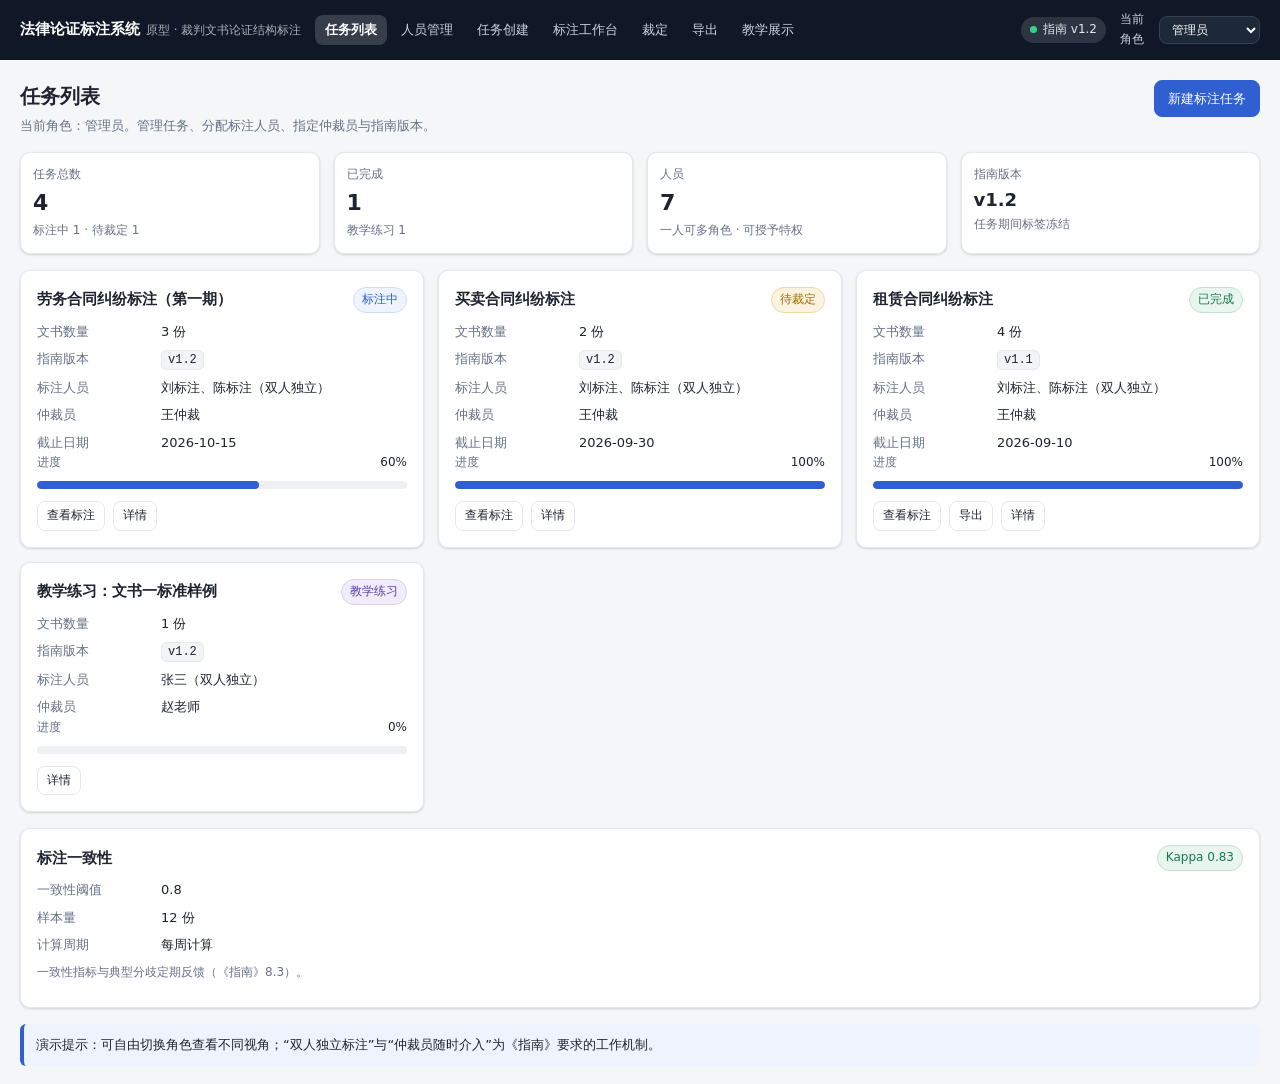
==== 原型/index.html @ efd2bf32 "新增各阶段历史版本留痕（提交级只读快照） - annotate-logic 新增 makeSnapshot 纯函数：记录编号/阶段/操作者/时间/内容统计与四阶段数据深拷贝，快照不含 history " ====
<!DOCTYPE html>
<html lang="zh-CN">
<head>
<meta charset="UTF-8">
<meta name="viewport" content="width=device-width, initial-scale=1">
<title>法律论证标注系统 · 原型</title>
<script>
window.addEventListener("error", function (e) {
  var box = document.getElementById("js-errors");
  function append() {
    if (!box) { box = document.createElement("div"); box.id = "js-errors"; box.style.display = "none"; document.body.appendChild(box); }
    box.textContent += "[JS ERROR] " + (e.message || "unknown") + " @" + (e.filename || "") + ":" + (e.lineno || 0) + " ;; ";
  }
  if (document.body) append(); else document.addEventListener("DOMContentLoaded", append);
});
</script>
<link rel="stylesheet" href="src/style.css?v=5">
</head>
<body>
<header class="topbar" id="topbar"></header>
<main id="view-root"></main>
<div id="modal-root"></div>
<div class="toasts" id="toasts"></div>
<script src="src/mock-data.js?v=5"></script>
<script src="src/core.js?v=5"></script>
<script src="src/store.js?v=5"></script>
<script src="src/persist.js?v=5"></script>
<script src="src/api.js?v=5"></script>
<script src="src/annotate-logic.js?v=5"></script>
<script src="src/view-tasks.js?v=5"></script>
<script src="src/view-people.js?v=5"></script>
<script src="src/view-create.js?v=5"></script>
<script src="src/view-annotate.js?v=5"></script>
<script src="src/view-adjudicate.js?v=5"></script>
<script src="src/view-export.js?v=5"></script>
<script src="src/view-teaching.js?v=5"></script>
</body>
</html>
---- 原型/src/style.css ----
:root{
  --bg:#f4f6f8;--panel:#fff;--ink:#1f2430;--muted:#667085;--line:#e4e7ec;
  --primary:#2f5fd0;--primary-weak:#eef3fd;
  --green:#157a4d;--green-weak:#e9f6ef;
  --amber:#9a6b00;--amber-weak:#fbf3df;
  --red:#b42318;--red-weak:#fdecea;
  --violet:#5b3ea8;--violet-weak:#f0ecfa;
  --radius:10px;--shadow:0 1px 2px rgba(16,24,40,.06),0 1px 3px rgba(16,24,40,.10);
}
*{box-sizing:border-box}
html,body{height:100%}
body{margin:0;font:14px/1.65 "Segoe UI","Microsoft YaHei",system-ui,-apple-system,sans-serif;background:var(--bg);color:var(--ink)}
a{color:var(--primary);text-decoration:none}
h1,h2,h3,h4{margin:0 0 8px}
h2{font-size:20px}h3{font-size:15px}h4{font-size:14px}
p{margin:0 0 8px}
.muted{color:var(--muted)}
.small{font-size:12px}
.mono{font-family:Consolas,"Courier New",monospace}
.mt8{margin-top:8px}.mt12{margin-top:12px}.mt16{margin-top:16px}
.mb8{margin-bottom:8px}.mb12{margin-bottom:12px}.mb16{margin-bottom:16px}
.row{display:flex;align-items:center;gap:8px;flex-wrap:wrap}
.spacer{flex:1}
.hidden{display:none!important}

.topbar{position:sticky;top:0;z-index:50;display:flex;align-items:center;gap:14px;padding:10px 20px;background:#101828;color:#fff;flex-wrap:wrap}
.brand{font-weight:700;font-size:15px;white-space:nowrap}
.brand small{opacity:.65;font-weight:400;margin-left:6px;font-size:12px}
.nav{display:flex;gap:4px;flex-wrap:wrap}
.nav button{background:transparent;border:0;color:#cbd2dc;padding:6px 10px;border-radius:8px;cursor:pointer;font-size:13px;font-family:inherit}
.nav button:hover{background:rgba(255,255,255,.10);color:#fff}
.nav button.active{background:rgba(255,255,255,.16);color:#fff;font-weight:600}
.role-select{display:flex;align-items:center;gap:6px;font-size:12px;color:#cbd2dc}
.role-select select{background:#1d2939;color:#fff;border:1px solid #344054;border-radius:8px;padding:5px 8px;font-family:inherit}
.chip{display:inline-flex;align-items:center;gap:6px;font-size:12px;padding:3px 9px;border-radius:999px;background:rgba(255,255,255,.12);color:#e4e7ec;white-space:nowrap}
.chip .dot{width:7px;height:7px;border-radius:50%;background:#32d583}

.page{max-width:1360px;margin:0 auto;padding:20px}
.page-head{display:flex;align-items:flex-start;gap:16px;margin-bottom:16px;flex-wrap:wrap}
.page-head h2{font-size:20px;margin-bottom:2px}
.page-head .sub{color:var(--muted);font-size:13px}
.toolbar{display:flex;gap:8px;align-items:center;flex-wrap:wrap;margin-bottom:12px}

.grid{display:grid;gap:14px}
.grid.cols-2{grid-template-columns:repeat(2,minmax(0,1fr))}
.grid.cols-3{grid-template-columns:repeat(3,minmax(0,1fr))}
.grid.cols-4{grid-template-columns:repeat(4,minmax(0,1fr))}
@media (max-width:1100px){.grid.cols-3,.grid.cols-4{grid-template-columns:repeat(2,minmax(0,1fr))}}
@media (max-width:760px){.grid.cols-2,.grid.cols-3,.grid.cols-4{grid-template-columns:1fr}}

.card{background:var(--panel);border:1px solid var(--line);border-radius:var(--radius);box-shadow:var(--shadow);padding:16px}
.card.pad-sm{padding:12px}
.card-hover:hover{border-color:#c9d4e8;box-shadow:0 2px 6px rgba(16,24,40,.10)}

.btn{display:inline-flex;align-items:center;gap:6px;padding:7px 13px;border-radius:8px;border:1px solid var(--line);background:#fff;color:var(--ink);font:inherit;font-size:13px;cursor:pointer}
.btn:hover{border-color:#c4cddd;background:#f9fafb}
.btn.primary{background:var(--primary);border-color:var(--primary);color:#fff}
.btn.primary:hover{background:#284fae}
.btn.ghost{background:transparent;border-color:transparent;color:var(--primary)}
.btn.ghost:hover{background:var(--primary-weak)}
.btn.danger{color:var(--red);border-color:#f0c6c2;background:#fff}
.btn.danger:hover{background:var(--red-weak)}
.btn.ok{background:var(--green);border-color:var(--green);color:#fff}
.btn.small{padding:4px 9px;font-size:12px}
.btn[disabled]{opacity:.5;cursor:not-allowed}
.btn-link{background:none;border:0;color:var(--primary);cursor:pointer;font:inherit;font-size:12px;padding:2px 4px;border-radius:6px}
.btn-link:hover{background:var(--primary-weak)}

.tag{display:inline-flex;align-items:center;gap:4px;font-size:12px;padding:2px 8px;border-radius:999px;border:1px solid transparent;white-space:nowrap}
.tag.gray{background:#f2f4f7;color:#475467;border-color:#e4e7ec}
.tag.blue{background:var(--primary-weak);color:var(--primary);border-color:#cdddfb}
.tag.green{background:var(--green-weak);color:var(--green);border-color:#bfe3d0}
.tag.amber{background:var(--amber-weak);color:var(--amber);border-color:#edd9a3}
.tag.red{background:var(--red-weak);color:var(--red);border-color:#f0c6c2}
.tag.violet{background:var(--violet-weak);color:var(--violet);border-color:#d8cdf3}

.progress{height:8px;background:#eef0f3;border-radius:999px;overflow:hidden}
.progress>i{display:block;height:100%;background:var(--primary);border-radius:999px;transition:width .3s}
.progress.green>i{background:var(--green)}

.table{width:100%;border-collapse:collapse}
.table th,.table td{border-bottom:1px solid var(--line);padding:8px 10px;text-align:left;font-size:13px;vertical-align:top}
.table th{color:var(--muted);font-weight:600;background:#fafbfc;white-space:nowrap}
.table tr:last-child td{border-bottom:0}

.kv{display:grid;grid-template-columns:112px 1fr;gap:6px 12px;font-size:13px;margin:0}
.kv dt{color:var(--muted)}
.kv dd{margin:0}

.panel{background:#fbfcfd;border:1px solid var(--line);border-radius:8px;padding:12px}
.panel h4{color:var(--muted);font-size:12px;text-transform:none;letter-spacing:.02em;margin-bottom:8px}

.tabs{display:flex;gap:4px;border-bottom:1px solid var(--line);margin-bottom:14px;flex-wrap:wrap}
.tabs button{border:0;background:transparent;padding:8px 12px;cursor:pointer;color:var(--muted);border-bottom:2px solid transparent;font:inherit;font-size:13px}
.tabs button:hover{color:var(--ink)}
.tabs button.active{color:var(--primary);border-color:var(--primary);font-weight:600}

.stepbar{display:flex;gap:8px;flex-wrap:wrap;margin-bottom:16px}
.step{display:flex;align-items:center;gap:8px;padding:7px 13px;border:1px solid var(--line);border-radius:999px;background:#fff;color:var(--muted);font-size:13px}
.step .num{width:20px;height:20px;border-radius:50%;background:#eef0f3;color:var(--muted);display:inline-flex;align-items:center;justify-content:center;font-size:12px;font-weight:700}
.step.done{color:var(--green);border-color:#bfe3d0;background:var(--green-weak)}
.step.done .num{background:#cde9da;color:var(--green)}
.step.active{color:var(--primary);border-color:#bcd0f5;background:var(--primary-weak);font-weight:600}
.step.active .num{background:#c9daf8;color:var(--primary)}

.workbench{display:grid;grid-template-columns:minmax(0,1.25fr) minmax(0,1fr) minmax(0,1.35fr);gap:12px;align-items:start}
@media (max-width:1100px){.workbench{grid-template-columns:1fr}}
.workbench.two{grid-template-columns:minmax(0,1.1fr) minmax(0,1fr)}

.paper{background:#fff;border:1px solid var(--line);border-radius:8px;padding:16px;font-size:14px;line-height:2;max-height:560px;overflow:auto}
.paper .seg{padding:1px 2px;border-radius:4px;cursor:pointer;border:1.5px solid transparent}
.paper .seg:hover{background:#f2f5fb}
.paper .seg.boxed{border-color:var(--primary);background:var(--primary-weak)}
.paper .seg.boxed.alt{border-color:var(--violet);background:var(--violet-weak)}
.paper .seg.picked{background:#ffe9b8;border-color:#e7c766}
.paper .seg .no{font-size:10px;color:var(--primary);vertical-align:super;font-weight:700;margin-right:1px}

.list{display:flex;flex-direction:column;gap:6px;max-height:420px;overflow:auto}
.list-item{display:flex;align-items:center;gap:8px;padding:8px 10px;border:1px solid var(--line);border-radius:8px;background:#fff;font-size:13px}
.list-item:hover{border-color:#c9d4e8}
.list-item.active{border-color:var(--primary);background:var(--primary-weak)}
.list-item .idx{font-weight:700;color:var(--primary);min-width:28px}
.list-item .txt{flex:1;min-width:0;overflow:hidden;text-overflow:ellipsis;white-space:nowrap}
.list-item .txt.wrap{white-space:normal}

.empty{color:var(--muted);text-align:center;padding:28px;border:1px dashed var(--line);border-radius:var(--radius);background:#fbfcfd}

.modal-mask{position:fixed;inset:0;background:rgba(16,24,40,.45);display:flex;align-items:center;justify-content:center;z-index:100;padding:20px}
.modal{background:#fff;border-radius:12px;max-width:560px;width:100%;max-height:86vh;overflow:auto;padding:18px;box-shadow:0 12px 32px rgba(16,24,40,.24)}
.modal.wide{max-width:900px}
.modal-head{display:flex;align-items:flex-start;justify-content:space-between;gap:12px;margin-bottom:10px}
.modal-head h3{margin:0}
.modal-close{border:0;background:none;font-size:18px;line-height:1;cursor:pointer;color:var(--muted);padding:2px 6px;border-radius:6px}
.modal-close:hover{background:#f2f4f7}
.modal-actions{display:flex;justify-content:flex-end;gap:8px;margin-top:14px;border-top:1px solid var(--line);padding-top:12px}

.toasts{position:fixed;right:20px;bottom:20px;display:flex;flex-direction:column;gap:8px;z-index:120}
.toast{background:#101828;color:#fff;padding:10px 14px;border-radius:8px;font-size:13px;box-shadow:var(--shadow);max-width:360px}
.toast.ok{background:#0f6b45}
.toast.warn{background:#8a5a00}
.toast.err{background:#9b2c23}

.form-row{display:flex;flex-direction:column;gap:4px;margin-bottom:10px}
.form-row>label{font-size:12px;color:var(--muted)}
.form-grid{display:grid;grid-template-columns:repeat(2,minmax(0,1fr));gap:10px}
@media (max-width:760px){.form-grid{grid-template-columns:1fr}}
input[type=text],input[type=file],select,textarea{padding:8px 10px;border:1px solid var(--line);border-radius:8px;font:inherit;color:inherit;background:#fff;width:100%}
textarea{resize:vertical;min-height:72px}
input:focus,select:focus,textarea:focus{outline:2px solid #cdddfb;border-color:var(--primary)}
.upload{border:2px dashed var(--line);border-radius:10px;padding:26px;text-align:center;color:var(--muted);background:#fbfcfd;cursor:pointer}
.upload:hover{border-color:#b9c8e4;background:#f7faff}
.checkbox{display:flex;align-items:center;gap:8px;font-size:13px;cursor:pointer}
.checkbox input{width:auto}

.diff-card{border:1px solid var(--line);border-radius:8px;padding:10px 12px;background:#fff}
.diff-card .diff-head{display:flex;align-items:center;gap:8px;margin-bottom:6px}
.diff-a{background:var(--red-weak);border:1px solid #f0c6c2;border-radius:6px;padding:4px 8px;font-size:13px}
.diff-b{background:var(--green-weak);border:1px solid #bfe3d0;border-radius:6px;padding:4px 8px;font-size:13px}

.diagram{background:#fff;border:1px solid var(--line);border-radius:8px;overflow:hidden}
.diagram svg{display:block;width:100%;height:auto;background:
  linear-gradient(#f0f2f5 1px,transparent 1px) 0 0/24px 24px,
  linear-gradient(90deg,#f0f2f5 1px,transparent 1px) 0 0/24px 24px}
.diagram .node{cursor:grab}
.diagram .node text{font-size:12px;font-family:"Segoe UI","Microsoft YaHei",sans-serif;user-select:none}
.rel-node text{font-size:12px;font-weight:700}

.notice{border-left:4px solid var(--amber);background:var(--amber-weak);padding:10px 12px;border-radius:6px;font-size:13px}
.notice.info{border-color:var(--primary);background:var(--primary-weak)}
.notice.ok{border-color:var(--green);background:var(--green-weak)}

.tag-panel{display:flex;flex-direction:column;gap:10px}
.tag-group h4{margin:0 0 6px;color:var(--muted);font-size:12px}
.tag-options{display:flex;flex-wrap:wrap;gap:6px}
.tag-options button{border:1px solid var(--line);background:#fff;border-radius:8px;padding:5px 9px;font:inherit;font-size:12px;cursor:pointer}
.tag-options button:hover{border-color:#c4cddd;background:#f9fafb}
.tag-options button.active{border-color:var(--primary);background:var(--primary-weak);color:var(--primary);font-weight:600}
.tag-options button .code{font-weight:700;margin-right:4px}

.marked{outline:2px solid var(--primary);outline-offset:1px;border-radius:4px}
.warn-text{color:var(--amber);font-size:12px}
.err-text{color:var(--red);font-size:12px}
.ok-text{color:var(--green);font-size:12px}
.code-chip{font-family:Consolas,monospace;background:#f2f4f7;border:1px solid var(--line);border-radius:6px;padding:2px 6px;font-size:12px}
.score{font-weight:700;font-size:22px}
.legend{display:flex;gap:14px;flex-wrap:wrap;font-size:12px;color:var(--muted)}
.legend i{display:inline-block;width:10px;height:10px;border-radius:50%;margin-right:4px;vertical-align:-1px;border:1.5px solid var(--ink)}
.legend i.fill{background:var(--ink)}
.legend i.plus{background:#fff}
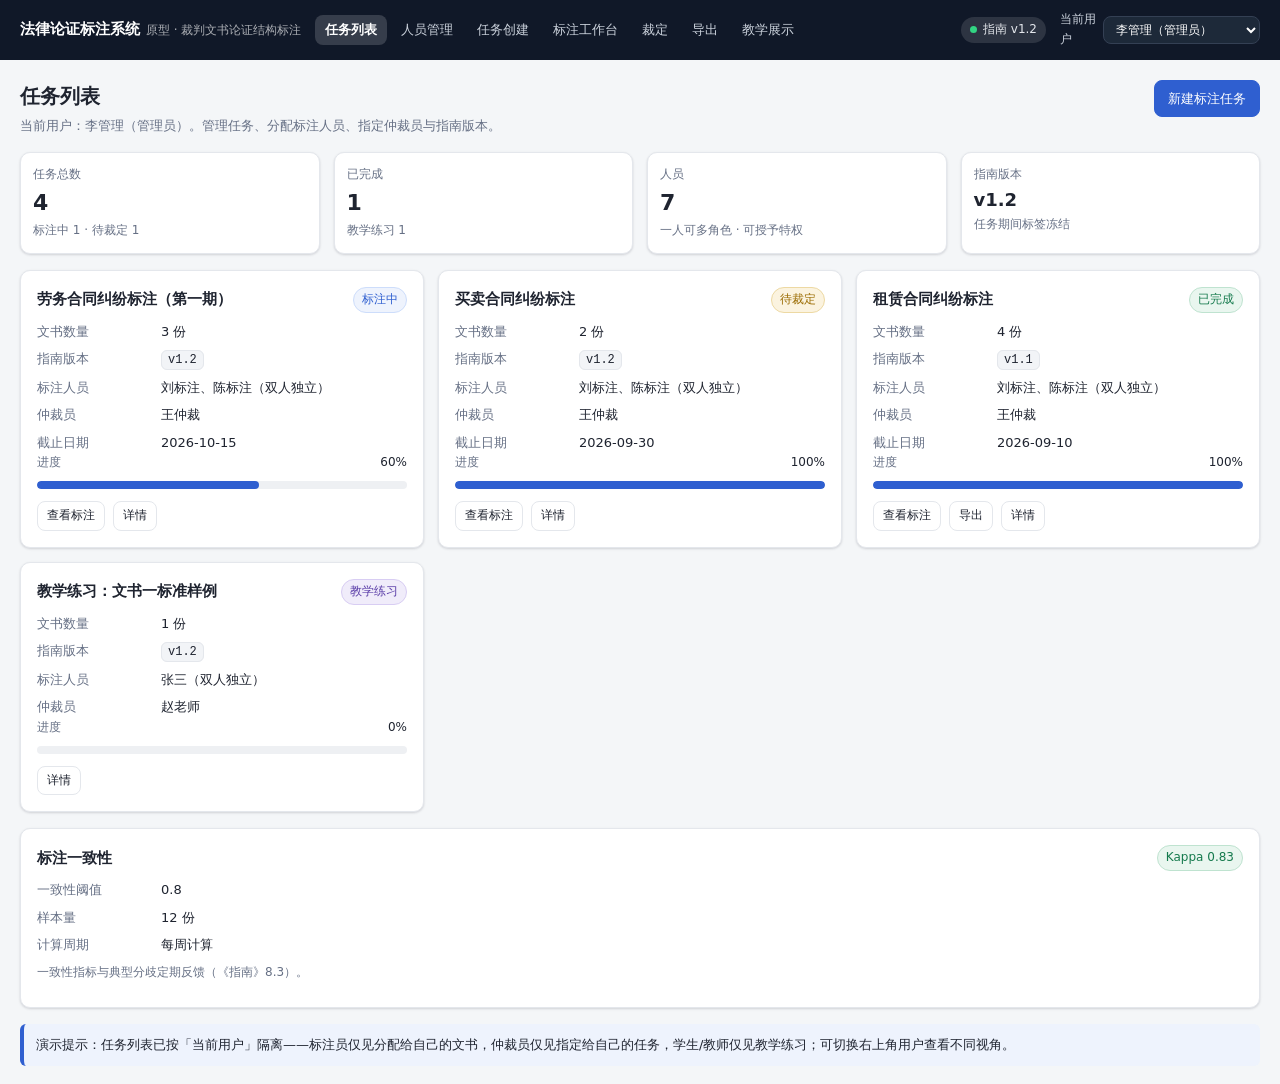
==== commit 1444e3b3: "修复六项需求不符：量化差异度、三栏同屏可调布局、删要素重编号、比例可调、按用户隔离、任务/文书切换 - 差异度(2.1.5)：新增 computeCutDiff 纯函数，以要素边界 Dice 距离量化" ====
--- a/原型/index.html
+++ b/原型/index.html
@@ -1,4 +1,4 @@
-<!DOCTYPE html>
+﻿<!DOCTYPE html>
 <html lang="zh-CN">
 <head>
 <meta charset="UTF-8">
@@ -14,25 +14,25 @@
   if (document.body) append(); else document.addEventListener("DOMContentLoaded", append);
 });
 </script>
-<link rel="stylesheet" href="src/style.css?v=5">
+<link rel="stylesheet" href="src/style.css?v=9">
 </head>
 <body>
 <header class="topbar" id="topbar"></header>
 <main id="view-root"></main>
 <div id="modal-root"></div>
 <div class="toasts" id="toasts"></div>
-<script src="src/mock-data.js?v=5"></script>
-<script src="src/core.js?v=5"></script>
-<script src="src/store.js?v=5"></script>
-<script src="src/persist.js?v=5"></script>
-<script src="src/api.js?v=5"></script>
-<script src="src/annotate-logic.js?v=5"></script>
-<script src="src/view-tasks.js?v=5"></script>
-<script src="src/view-people.js?v=5"></script>
-<script src="src/view-create.js?v=5"></script>
-<script src="src/view-annotate.js?v=5"></script>
-<script src="src/view-adjudicate.js?v=5"></script>
-<script src="src/view-export.js?v=5"></script>
-<script src="src/view-teaching.js?v=5"></script>
+<script src="src/mock-data.js?v=9"></script>
+<script src="src/core.js?v=9"></script>
+<script src="src/store.js?v=9"></script>
+<script src="src/persist.js?v=9"></script>
+<script src="src/api.js?v=9"></script>
+<script src="src/annotate-logic.js?v=9"></script>
+<script src="src/view-tasks.js?v=9"></script>
+<script src="src/view-people.js?v=9"></script>
+<script src="src/view-create.js?v=9"></script>
+<script src="src/view-annotate.js?v=9"></script>
+<script src="src/view-adjudicate.js?v=9"></script>
+<script src="src/view-export.js?v=9"></script>
+<script src="src/view-teaching.js?v=9"></script>
 </body>
 </html>
--- a/原型/src/style.css
+++ b/原型/src/style.css
@@ -162,6 +162,8 @@
   linear-gradient(#f0f2f5 1px,transparent 1px) 0 0/24px 24px,
   linear-gradient(90deg,#f0f2f5 1px,transparent 1px) 0 0/24px 24px}
 .diagram .node{cursor:grab}
+.diagram .node .va-handle{cursor:crosshair}
+.diagram .node .va-handle:hover{fill:#1d4ed8}
 .diagram .node text{font-size:12px;font-family:"Segoe UI","Microsoft YaHei",sans-serif;user-select:none}
 .rel-node text{font-size:12px;font-weight:700}
 
